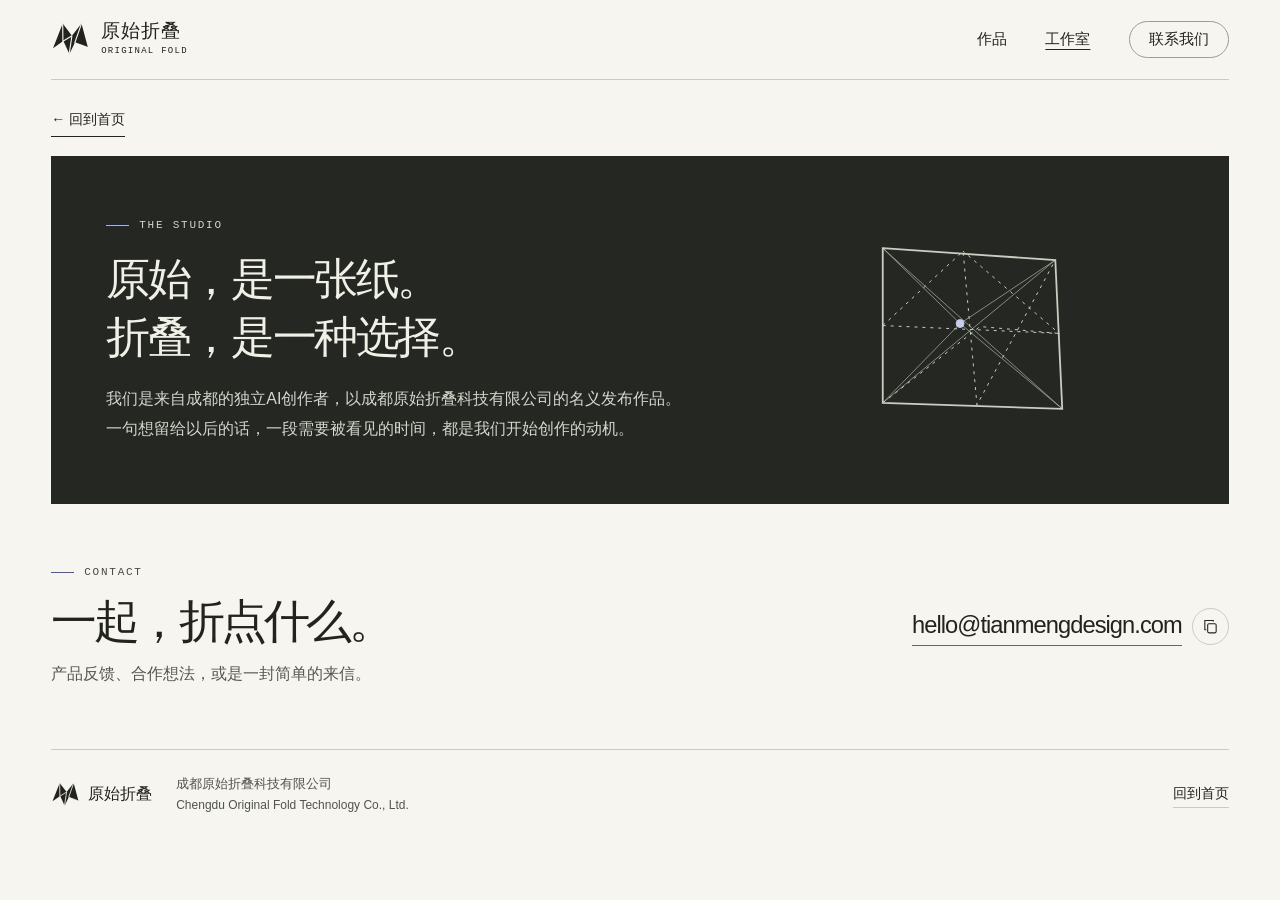
==== studio.html @ 00c7180e "Slide the original work cards out of the homepage fold" ====
<!doctype html>
<html lang="zh-CN">
<head>
  <meta charset="utf-8">
  <meta name="viewport" content="width=device-width, initial-scale=1">
  <meta name="theme-color" content="#f6f5ef">
  <meta name="description" content="原始折叠，来自成都的独立AI创作者。从一个动机开始，折出时代的生活方式。了解成都原始折叠科技有限公司。">
  <meta property="og:title" content="原始折叠 · Original Fold">
  <meta property="og:description" content="从一个动机开始，折出时代的生活方式。">
  <meta property="og:type" content="website">
  <link rel="icon" type="image/svg+xml" href="./mark.svg">
  <title>工作室 · 原始折叠</title>
  <link rel="stylesheet" href="./style.css?v=sheet3">
  <script defer src="./studio.js"></script>
</head>
<body class="studio-page">
  <svg class="symbols" xmlns="http://www.w3.org/2000/svg" aria-hidden="true"><defs>
    <symbol id="foldmark" viewBox="0 0 38 34"><path d="M2 26 11.4 2l9 11.8L29.7 2 36 25.4l-12.8-4.8-5.6 11.7-6-13.1z" fill="currentColor"/><path d="m11.4 2 .2 17.2 8.9-5.4M29.7 2l-6.5 18.6 12.8 4.8m-24.4-6.2 6 13.1 2.8-18.5" fill="none" stroke="var(--line-on-logo,#f6f5ef)" stroke-width="1.1" stroke-linejoin="round"/></symbol>
    <symbol id="ic-copy" viewBox="0 0 24 24"><rect x="8" y="8" width="12" height="13" rx="1.8" fill="none" stroke="currentColor" stroke-width="1.5"/><path d="M16 5V3.5H4v13H6" fill="none" stroke="currentColor" stroke-width="1.5"/></symbol>
    <symbol id="ic-check" viewBox="0 0 24 24"><path d="m4 12 5 5L20 6" fill="none" stroke="currentColor" stroke-width="2"/></symbol>
    <symbol id="ic-arrow" viewBox="0 0 24 24"><path d="M4 12h15m-6-6 6 6-6 6" fill="none" stroke="currentColor" stroke-width="1.6" stroke-linecap="round" stroke-linejoin="round"/></symbol>
  </defs></svg>
  <a class="skip" href="#main">跳到正文</a>
  <div class="wrap">
    <header class="mast">
      <a class="brand" href="./index.html" aria-label="原始折叠，回到首页"><svg class="brandmark" aria-hidden="true"><use href="#foldmark"/></svg><span>原始折叠<small lang="en">ORIGINAL FOLD</small></span></a>
      <nav aria-label="主导航"><a href="./index.html#works">作品</a><a href="./studio.html" aria-current="page">工作室</a><a class="nav-contact" href="#contact">联系<span class="contact-long">我们</span></a></nav>
    </header>
    <main id="main">
      <a class="studio-back" href="./index.html">← 回到首页</a>
      <section id="studio" class="about block" aria-labelledby="studio-title">
        <div class="about-main"><span class="eyebrow light"><i></i> THE STUDIO</span><h1 id="studio-title">原始，是一张纸。<br>折叠，是一种选择。</h1><p>我们是来自成都的独立AI创作者，以成都原始折叠科技有限公司的名义发布作品。一句想留给以后的话，一段需要被看见的时间，都是我们开始创作的动机。</p></div>
        <div class="crease-print" aria-hidden="true"><svg viewBox="0 0 240 235" fill="none"><g stroke="currentColor"><path d="m29 35 174 12 7 150-181-6z" stroke-width="1.8"/><path d="m29 35 78 76 96-64M107 111l103 86M107 111l-78 80M29 35l181 162m-7-150L29 191" opacity=".6"/><path d="m29 113 81-75 14 155 79-146M29 113l178 8-97-83M29 191l98-77 80 7" stroke-dasharray="3 5"/><circle cx="107" cy="111" r="4" fill="#c5cbff"/></g></svg></div>
      </section>
      <section id="contact" class="contact block" aria-labelledby="contact-title"><div><span class="eyebrow"><i></i> CONTACT</span><h2 id="contact-title">一起，折点什么。</h2><p>产品反馈、合作想法，或是一封简单的来信。</p></div><div class="contact-address"><a href="mailto:hello@tianmengdesign.com">hello@tianmengdesign.com</a><button type="button" id="copy-email" aria-label="复制联系邮箱" title="复制邮箱"><svg aria-hidden="true"><use href="#ic-copy"/></svg></button><span class="copy-status" id="copy-status" role="status" aria-live="polite"></span></div></section>
    </main>
    <footer><div class="foot-brand"><svg aria-hidden="true"><use href="#foldmark"/></svg><strong>原始折叠</strong></div><div class="legal">成都原始折叠科技有限公司<br><span lang="en">Chengdu Original Fold Technology Co., Ltd.</span></div><a href="./index.html">回到首页</a></footer>
  </div>
</body>
</html>
---- style.css ----
:root{--paper:#f6f5ef;--ink:#22231f;--muted:#55584e;--line:#cbcbbf;--accent:#5051c0;--mono:"SFMono-Regular",Consolas,"Liberation Mono",monospace;--sans:Inter,"Helvetica Neue",Arial,"PingFang SC","Microsoft YaHei","Noto Sans SC",sans-serif;font-family:var(--sans);color:var(--ink);background:var(--paper);color-scheme:light;font-synthesis:none;text-rendering:optimizeLegibility}
*{box-sizing:border-box}html{scroll-behavior:smooth;scroll-padding-top:16px}body{margin:0}h1,h2,h3,p{margin:0}button{font:inherit;color:inherit;cursor:pointer}a{color:inherit;text-decoration:none}svg{display:block}[hidden]{display:none!important}
:where(a,button,[tabindex]):focus-visible{outline:2px solid var(--accent);outline-offset:5px}.symbols{position:absolute;width:0;height:0;overflow:hidden}.skip,.sr-only{position:absolute}.sr-only{width:1px;height:1px;padding:0;margin:-1px;overflow:hidden;clip-path:inset(50%);white-space:nowrap}.skip{z-index:10;top:-70px;left:14px;padding:12px 18px;background:var(--ink);color:white}.skip:focus{top:6px}
.wrap{width:min(calc(100% - clamp(48px,8vw,140px)),1580px);margin:auto}.mast{height:80px;display:flex;align-items:center;justify-content:space-between;border-bottom:1px solid var(--line)}.brand,.foot-brand{display:inline-flex;align-items:center;gap:11px}.brandmark{width:39px;height:36px}.brand>span{font-size:19px;font-weight:750;line-height:1.1;letter-spacing:.055em}.brand small{display:block;margin-top:3px;font:9px/1.4 var(--mono);letter-spacing:.14em}.mast nav{display:flex;align-items:center;gap:clamp(20px,3vw,52px);font-size:15px}.mast nav a{padding:9px 0}.mast .nav-contact{border:1px solid #9c9e92;border-radius:30px;padding:8px 19px}.mast a:hover,.hero-link:hover,footer a:hover{color:var(--accent)}
.hero{position:relative;display:grid;grid-template-columns:minmax(0,.74fr) minmax(0,1.26fr);align-items:center;min-height:clamp(490px,40vw,660px);padding:36px 0 38px;isolation:isolate}.hero-type{z-index:1;width:fit-content;pointer-events:none}.hero-type a{pointer-events:auto}.eyebrow,.hero-kicker{display:flex;align-items:center;gap:10px;color:#474a42}.eyebrow{font:11px/1.5 var(--mono);letter-spacing:.16em}.hero-kicker{font-size:14px;font-weight:560;letter-spacing:.09em;margin-bottom:22px}.eyebrow i,.hero-kicker i{width:23px;height:1px;background:var(--accent);display:block}.hero-kicker i{height:2px;width:19px}.hero h1{font-size:clamp(81px,7.15vw,126px);line-height:.98;font-weight:800;letter-spacing:-.085em;margin-left:-.045em}.title-dot{color:var(--accent);font-family:Arial,sans-serif;margin-left:.07em}.title-dot{font-size:.7em}.wordmark{font:400 clamp(29px,2.9vw,49px)/1.1 Arial,var(--sans);letter-spacing:-.065em;margin-top:10px}.intro{margin-top:21px;font-size:clamp(16px,1.22vw,20px);line-height:1.7;color:var(--muted)}.hero-link{display:inline-flex;align-items:center;gap:14px;border-bottom:1px solid currentColor;padding:5px 0;margin-top:16px;font-weight:590;font-size:14px}.hero-link svg{height:17px;width:17px;transform:rotate(45deg)}
.paper-air{align-self:stretch;min-height:380px;position:relative;z-index:2;pointer-events:none}.paper-air svg{width:100%;height:100%;position:absolute;inset:0;overflow:visible;pointer-events:none;outline:none}.paper-air #paper-model{pointer-events:visiblePainted;cursor:grab;touch-action:none;-webkit-tap-highlight-color:transparent}.paper-air svg[data-held] #paper-model{cursor:grabbing}.paper-air #paper-model path.face{touch-action:none}.paper-air svg:focus-visible #paper-model .face{stroke:#75779c;stroke-width:1.2}
.block{padding:clamp(45px,4.7vw,80px) 0}
.about{display:grid;grid-template-columns:1.45fr 1fr;align-items:center;gap:8%;padding:clamp(34px,4.3vw,70px);background:#252723;color:#f0f0e6}.about .eyebrow{color:#d4d6c9}.eyebrow.light i{background:#a6afff}.about :is(h1,h2){font-size:clamp(30px,3.4vw,58px);letter-spacing:-.055em;line-height:1.32;margin:18px 0}.about p,.contact p{font-size:16px;line-height:1.85}.about p{color:#d4d8cc;max-width:43em}.crease-print{width:min(75%,238px);aspect-ratio:1;justify-self:center;color:#c8cec0}.crease-print svg{width:100%;height:100%}
.contact{display:flex;align-items:center;justify-content:space-between;gap:24px}.contact p{margin-top:12px;color:var(--muted)}.contact-address{display:flex;align-items:center;gap:10px;position:relative}.contact-address>a{font-size:clamp(20px,1.85vw,33px);letter-spacing:-.04em;line-height:1.6;border-bottom:1px solid #65685e}.contact-address>a:hover{color:var(--accent)}.contact-address button{background:transparent;border:1px solid var(--line);border-radius:50%;width:37px;height:37px;display:grid;place-items:center}.contact-address button svg{width:17px;height:17px}.copy-status{position:absolute;right:0;top:calc(100% + 5px);font-size:13px;color:var(--accent)}
footer{border-top:1px solid var(--line);display:flex;align-items:center;gap:24px;min-height:90px;padding:17px 0}.foot-brand{gap:8px}.foot-brand svg{width:29px;height:29px}.foot-brand strong{white-space:nowrap;font-size:16px}.legal{font-size:13px;color:#50554c;line-height:1.65}.legal span{font-size:12px}footer>a{margin-left:auto;white-space:nowrap;font-size:14px;border-bottom:1px solid var(--line);padding:4px 0}

/* Original illustrations from the first portfolio. */
.art{aspect-ratio:2.22;min-height:180px;display:block;position:relative;overflow:hidden;isolation:isolate}.art:focus-visible{outline-offset:2px}.art-tag,.art-small{position:absolute;z-index:2;top:16px;font:12px var(--mono);letter-spacing:.1em}.art-tag{left:19px}.art-small{right:19px;font-family:var(--sans);letter-spacing:.09em}.art-memory{background:#d9d6ee;color:#503e65;background-image:radial-gradient(circle at 70% 78%,#e4e1f0,transparent 60%),repeating-linear-gradient(162deg,transparent 0 36px,#6b638212 36px 37px,transparent 37px 75px)}.mem-art{position:absolute;width:47%;height:71%;max-width:295px;left:30%;top:24%;transform:rotate(-13deg);transition:transform .4s}.art-memory:hover .mem-art{transform:translateY(-5px) rotate(-9deg)}.mem-echo,.mem-paper{position:absolute;inset:0;box-shadow:1px 5px 11px #23223523}.mem-echo:before{position:absolute;inset:14px 12px;content:"";border:1px solid #6668824d}.echo-a{background:#8d91ca;transform:translate(-19%,3%) rotate(-12deg)}.echo-b{background:#b2b2d6;transform:translate(14%,6%) rotate(12deg)}.mem-paper{padding:clamp(8px,1.3vw,20px) 12%;color:#30334e;background-color:#faf9f1;background-image:repeating-linear-gradient(0deg,transparent 0 23px,#aaaaba55 23px 24px);line-height:1.25}.tiny-imprint{font-size:clamp(9px,.83vw,13px);letter-spacing:.09em;color:#666681;margin-bottom:7px}.mem-paper>span:not(.mem-fold){font-family:"Noto Serif SC","Songti SC",SimSun,serif;font-size:clamp(18px,2.3vw,40px);font-weight:600}.mem-paper>i{position:absolute;bottom:13%;right:15%;border:1.5px solid #6f62a6;border-radius:50%;width:14%;aspect-ratio:1}.mem-fold{width:12%;aspect-ratio:1;position:absolute;right:0;bottom:0;background:linear-gradient(135deg,#c3c2d8 49%,#eceaf4 50%)}.art-time{background-color:#203f36;color:#e1edcf;background-image:radial-gradient(circle at 62% 45%,#375a43,transparent 66%),radial-gradient(circle,#cfddb133 .72px,transparent .93px);background-size:100% 100%,13px 13px}.time-art{width:75%;height:88%;position:absolute;top:12%;left:13%;transition:transform .4s}.art-time:hover .time-art{transform:translateY(-5px)}
:root{--sheet-stock:#f4f0e6;--sheet-smoke:#aaa38d}
.hero{border-bottom:1px solid var(--line);overflow:clip}
.contact h2{font-size:clamp(35px,3.6vw,64px);line-height:1.14;letter-spacing:-.075em;margin-top:14px;font-weight:740}
.works-layer{position:absolute;z-index:4;inset:0;display:grid;align-items:center;justify-items:center;visibility:hidden;pointer-events:none}
html:not([data-portfolio]) .works-layer:target,.works-layer[data-shown]{visibility:visible;pointer-events:auto}
html:not([data-portfolio]) .hero:has(.works-layer:target) :is(.hero-type,.paper-air){visibility:hidden}
.sheet-slot{width:min(94%,1100px);position:relative;min-width:0}
.sheet-mover{position:relative;transform-origin:70% 52%;filter:drop-shadow(0 4px 3px #29251312) drop-shadow(0 10px 15px #3a342215)}
.paper-window{position:relative}
.paper-leaf{--ear:clamp(17px,2vw,31px);isolation:isolate;position:relative;clip-path:polygon(0 0,calc(100% - var(--ear)) 0,100% var(--ear),100% 100%,0 100%);background:
 linear-gradient(90deg,transparent 48.95%,#fefbf22e 49.84%,#9c95842b 50%,#fbf9ee42 50.25%,transparent 52%),
 linear-gradient(130deg,#faf8f0 0%,#f1ecdf 46%,#f6f2e8 77%,#efeadd 100%);
 box-shadow:inset 0 0 0 1px #ada7914d}
.paper-leaf::after{content:"";position:absolute;z-index:2;right:0;top:0;width:var(--ear);height:var(--ear);clip-path:polygon(0 0,100% 100%,0 100%);background:linear-gradient(49deg,#a99f8a,#d4ccb9 67%,#ebe7da);pointer-events:none}
.crease-light{position:absolute;z-index:2;inset:0;pointer-events:none;opacity:0;background:linear-gradient(103deg,transparent 42%,#a29c863a 48.7%,#fffdf4c4 50%,#b7ad984d 51%,transparent 56%);background-repeat:no-repeat;mix-blend-mode:multiply}
.sheet-content{padding:clamp(21px,2.15vw,38px) clamp(22px,2.9vw,48px) clamp(24px,2.35vw,40px)}
.sheet-head{display:flex;justify-content:space-between;align-items:center;gap:12px;margin-bottom:clamp(12px,1.3vw,20px)}
.sheet-head .eyebrow{font-size:10px;gap:8px;line-height:1.35}.sheet-head .eyebrow i{width:21px}
.sheet-head h2{font-size:clamp(30px,2.9vw,47px);line-height:1.13;letter-spacing:-.075em;margin-top:7px}.sheet-head h2>span{font-family:Arial,sans-serif;color:var(--accent);margin-left:.05em}
.sheet-head h2:focus:not(:focus-visible){outline:none}.sheet-close,.studio-back{display:inline-flex;align-items:center;gap:7px;padding:6px 0;border-bottom:1px solid currentColor;min-height:34px;font-size:14px;font-weight:575;white-space:nowrap}.sheet-close:hover,.studio-back:hover{color:var(--accent)}.sheet-close span{font-size:17px}
.work-grid{display:grid;grid-template-columns:repeat(2,minmax(0,1fr));gap:clamp(17px,2.3vw,35px)}
.work,.work-link,.work-caption{min-width:0}.work-link{display:block}.work-link:focus-visible{outline-offset:5px}
.work-link .art{aspect-ratio:auto;min-height:0;height:clamp(109px,12.0vw,180px)}
.art-tag,.art-small{font-size:10px;top:10px}.art-tag{left:13px}.art-small{right:13px}
.mem-art{height:78%;top:20%}.mem-paper>span:not(.mem-fold){font-size:clamp(20px,2.1vw,33px)}.tiny-imprint{font-size:10px}.time-art{width:79%;height:90%;left:11%;top:8%}
.work-caption{margin-top:9px;display:grid;grid-template-columns:minmax(0,1fr) auto;align-items:baseline;gap:3px 8px}.work-heading{display:flex;align-items:baseline;gap:7px}.work-heading h3{font-weight:720;font-size:clamp(19px,1.6vw,27px);line-height:1.35;letter-spacing:-.055em}.external-arrow{font-family:var(--mono);font-size:14px;color:#585a4d}.work-type{font-size:12px;color:#575b50;white-space:nowrap}.work-caption p{grid-column:1/-1;font-size:clamp(13px,1.04vw,16px);line-height:1.7;color:#4e524a;max-width:35em}.work-link:hover h3{text-decoration:underline;text-decoration-thickness:1px;text-underline-offset:.19em}.work-link:hover .mem-art{transform:translateY(-4px) rotate(-9deg)}.work-link:hover .time-art{transform:translateY(-4px)}
.hero[data-turning] .sheet-mover,.hero[data-turning] .paper-window{will-change:transform,clip-path}
.studio-back{margin:23px 0 19px}.studio-page nav [aria-current]{text-decoration:underline;text-underline-offset:5px}
@media(max-width:980px){.wrap{width:calc(100% - 52px)}.hero{grid-template-columns:.82fr 1.18fr;min-height:470px}.contact-address>a{font-size:22px}.sheet-slot{width:97%}.work-type{font-size:11px}}
@media(max-width:730px){.wrap{width:calc(100% - 36px)}.mast{height:64px}.brand{gap:7px}.brandmark{width:31px;height:31px}.brand>span{font-size:17px}.brand small{font-size:8px}.mast nav{gap:17px;font-size:14px}.mast .nav-contact{padding:6px 11px}.contact-long{display:none}.hero{grid-template-columns:1fr;min-height:0;padding:27px 0 5px}.hero-kicker{font-size:13px;margin-bottom:13px}.hero h1 br{display:none}.hero h1{font-size:clamp(49px,12.6vw,84px);line-height:1.04}.wordmark{font-size:clamp(24px,5.6vw,34px);margin-top:6px}.intro{font-size:15px;margin-top:13px}.hero-link{font-size:13px;margin-top:9px;gap:9px}.paper-air{height:clamp(217px,62vw,350px);min-height:0;margin:0}
.sheet-slot{width:calc(100% - 4px);max-width:515px}.sheet-content{padding:20px 15px 22px}.sheet-head{margin-bottom:16px}.sheet-head h2{font-size:clamp(24px,5.8vw,35px);margin-top:6px}.sheet-head .eyebrow{font-size:9px}.sheet-close{font-size:13px;min-height:36px;align-self:center}.work-grid{grid-template-columns:1fr;gap:14px}.work+.work{border-top:1px solid #b3ae9b69;padding-top:14px}.work-link{display:grid;grid-template-columns:34% minmax(0,1fr);align-items:center;gap:12px}.work-link .art{height:clamp(92px,22vw,118px)}.art-tag,.art-small{display:none}.time-art{height:92%;width:110%;left:-5%;top:5%}.mem-art{width:67%;height:64%;top:21%;left:16%}.mem-paper{padding:8px 8%;background-size:auto}.tiny-imprint{font-size:6px;letter-spacing:0;margin-bottom:3px}.mem-paper>span:not(.mem-fold){font-size:clamp(11px,3vw,17px)}.work-caption{margin:0;display:flex;flex-direction:column;gap:1px;align-items:flex-start}.work-type{font-size:10px;line-height:1.6}.work-heading{gap:5px}.work-heading h3{font-size:clamp(17px,4.4vw,23px)}.external-arrow{font-size:12px}.work-caption p{font-size:13px;line-height:1.56;margin-top:3px}
.about{grid-template-columns:1fr;position:relative;padding:28px 23px}.about :is(h1,h2){font-size:clamp(24px,6.5vw,36px);margin:15px 0}.about p,.contact p{font-size:15px}.crease-print{width:clamp(50px,12vw,84px);position:absolute;right:15px;top:12px;opacity:.7}.contact{align-items:flex-start;flex-direction:column;gap:15px}.contact h2{font-size:33px}.contact-address>a{font-size:clamp(19px,5.5vw,29px)}footer{gap:9px 18px;flex-wrap:wrap}.foot-brand strong{font-size:15px}.legal{font-size:12px}footer>a{font-size:13px}}
@media(max-width:385px){.wrap{width:calc(100% - 28px)}.mast nav{gap:12px}.mast .nav-contact{padding:5px 9px}.sheet-content{padding:17px 12px 19px}.work-link{grid-template-columns:29% minmax(0,1fr);gap:10px}.work-caption p{font-size:12px}.crease-print{display:none}.legal{order:3;width:100%}}
a[aria-controls="works"],.sheet-close{-webkit-tap-highlight-color:transparent}
.sheet-head h2[data-pointed]:focus{outline:none}
@media(max-width:730px){.mem-art{width:75%;left:13%}.mem-paper>span:not(.mem-fold){display:block;white-space:nowrap}}
@media(prefers-reduced-motion:reduce){html{scroll-behavior:auto}*,*::before,*::after{transition-duration:0s!important;animation-duration:0s!important}}
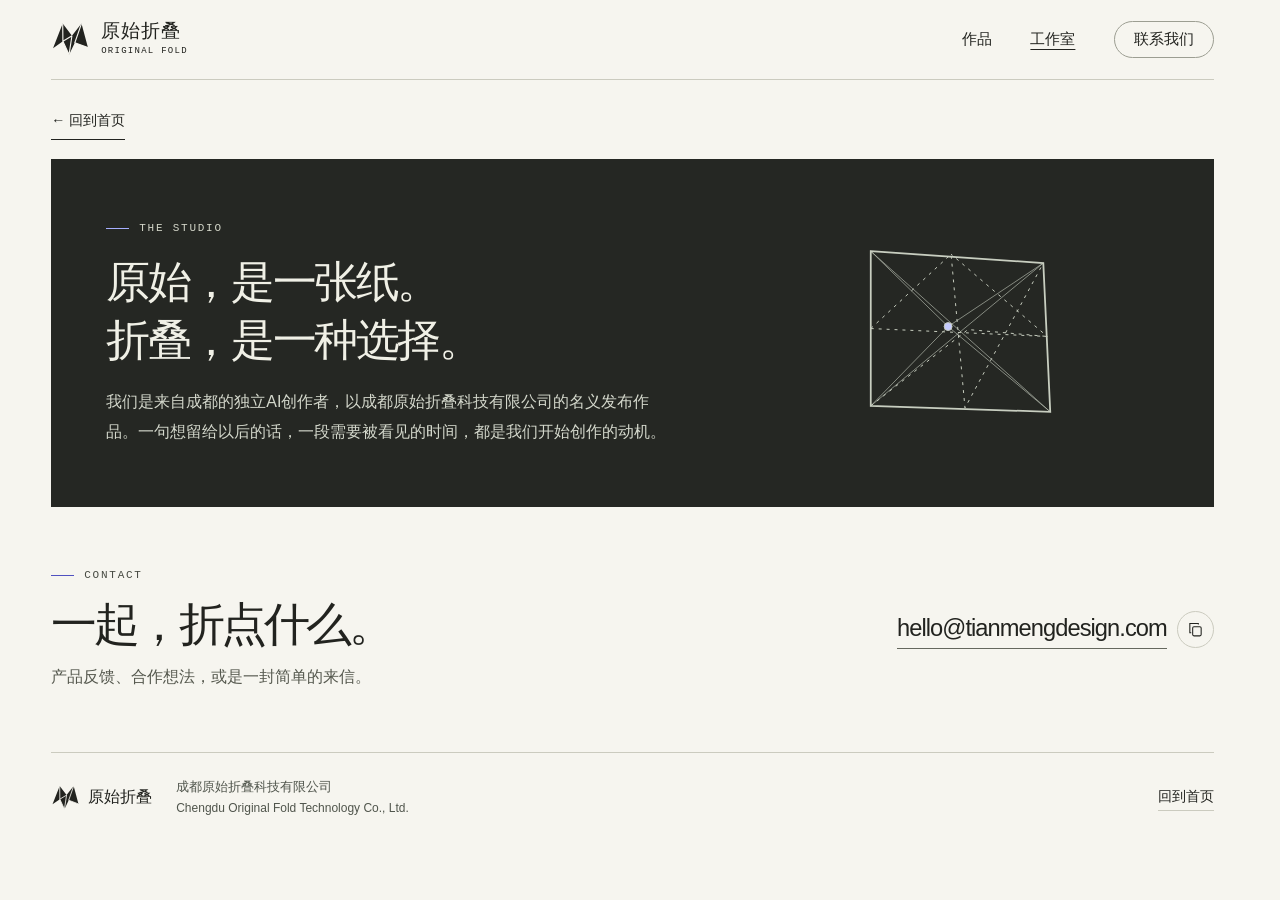
==== commit 1d729871: "Unfold the portfolio downward from the rule below the hero" ====
--- a/studio.html
+++ b/studio.html
@@ -10,7 +10,7 @@
   <meta property="og:type" content="website">
   <link rel="icon" type="image/svg+xml" href="./mark.svg">
   <title>工作室 · 原始折叠</title>
-  <link rel="stylesheet" href="./style.css?v=sheet3">
+  <link rel="stylesheet" href="./style.css?v=hinge4">
   <script defer src="./studio.js"></script>
 </head>
 <body class="studio-page">
--- a/style.css
+++ b/style.css
@@ -11,40 +11,46 @@
 
 /* Original illustrations from the first portfolio. */
 .art{aspect-ratio:2.22;min-height:180px;display:block;position:relative;overflow:hidden;isolation:isolate}.art:focus-visible{outline-offset:2px}.art-tag,.art-small{position:absolute;z-index:2;top:16px;font:12px var(--mono);letter-spacing:.1em}.art-tag{left:19px}.art-small{right:19px;font-family:var(--sans);letter-spacing:.09em}.art-memory{background:#d9d6ee;color:#503e65;background-image:radial-gradient(circle at 70% 78%,#e4e1f0,transparent 60%),repeating-linear-gradient(162deg,transparent 0 36px,#6b638212 36px 37px,transparent 37px 75px)}.mem-art{position:absolute;width:47%;height:71%;max-width:295px;left:30%;top:24%;transform:rotate(-13deg);transition:transform .4s}.art-memory:hover .mem-art{transform:translateY(-5px) rotate(-9deg)}.mem-echo,.mem-paper{position:absolute;inset:0;box-shadow:1px 5px 11px #23223523}.mem-echo:before{position:absolute;inset:14px 12px;content:"";border:1px solid #6668824d}.echo-a{background:#8d91ca;transform:translate(-19%,3%) rotate(-12deg)}.echo-b{background:#b2b2d6;transform:translate(14%,6%) rotate(12deg)}.mem-paper{padding:clamp(8px,1.3vw,20px) 12%;color:#30334e;background-color:#faf9f1;background-image:repeating-linear-gradient(0deg,transparent 0 23px,#aaaaba55 23px 24px);line-height:1.25}.tiny-imprint{font-size:clamp(9px,.83vw,13px);letter-spacing:.09em;color:#666681;margin-bottom:7px}.mem-paper>span:not(.mem-fold){font-family:"Noto Serif SC","Songti SC",SimSun,serif;font-size:clamp(18px,2.3vw,40px);font-weight:600}.mem-paper>i{position:absolute;bottom:13%;right:15%;border:1.5px solid #6f62a6;border-radius:50%;width:14%;aspect-ratio:1}.mem-fold{width:12%;aspect-ratio:1;position:absolute;right:0;bottom:0;background:linear-gradient(135deg,#c3c2d8 49%,#eceaf4 50%)}.art-time{background-color:#203f36;color:#e1edcf;background-image:radial-gradient(circle at 62% 45%,#375a43,transparent 66%),radial-gradient(circle,#cfddb133 .72px,transparent .93px);background-size:100% 100%,13px 13px}.time-art{width:75%;height:88%;position:absolute;top:12%;left:13%;transition:transform .4s}.art-time:hover .time-art{transform:translateY(-5px)}
-:root{--sheet-stock:#f4f0e6;--sheet-smoke:#aaa38d}
+
+.studio-back{margin:23px 0 19px}.studio-page nav [aria-current]{text-decoration:underline;text-underline-offset:5px}
+@media(max-width:980px){.wrap{width:calc(100% - 52px)}.hero{grid-template-columns:.82fr 1.18fr;min-height:470px}.contact-address>a{font-size:22px}.work-type{font-size:11px}}
+@media(max-width:730px){.wrap{width:calc(100% - 36px)}.mast{height:64px}.brand{gap:7px}.brandmark{width:31px;height:31px}.brand>span{font-size:17px}.brand small{font-size:8px}.mast nav{gap:17px;font-size:14px}.mast .nav-contact{padding:6px 11px}.contact-long{display:none}.hero{grid-template-columns:1fr;min-height:0;padding:27px 0 5px}.hero-kicker{font-size:13px;margin-bottom:13px}.hero h1 br{display:none}.hero h1{font-size:clamp(49px,12.6vw,84px);line-height:1.04}.wordmark{font-size:clamp(24px,5.6vw,34px);margin-top:6px}.intro{font-size:15px;margin-top:13px}.hero-link{font-size:13px;margin-top:9px;gap:9px}.paper-air{height:clamp(217px,62vw,350px);min-height:0;margin:0}
+.about{grid-template-columns:1fr;position:relative;padding:28px 23px}.about :is(h1,h2){font-size:clamp(24px,6.5vw,36px);margin:15px 0}.about p,.contact p{font-size:15px}.crease-print{width:clamp(50px,12vw,84px);position:absolute;right:15px;top:12px;opacity:.7}.contact{align-items:flex-start;flex-direction:column;gap:15px}.contact h2{font-size:33px}.contact-address>a{font-size:clamp(19px,5.5vw,29px)}footer{gap:9px 18px;flex-wrap:wrap}.foot-brand strong{font-size:15px}.legal{font-size:12px}footer>a{font-size:13px}}
+@media(max-width:385px){.wrap{width:calc(100% - 28px)}.mast nav{gap:12px}.mast .nav-contact{padding:5px 9px}.crease-print{display:none}.legal{order:3;width:100%}}
+
+/* The rule beneath the hero is both the section boundary and the first hinge. */
+html{scrollbar-gutter:stable}
 .hero{border-bottom:1px solid var(--line);overflow:clip}
 .contact h2{font-size:clamp(35px,3.6vw,64px);line-height:1.14;letter-spacing:-.075em;margin-top:14px;font-weight:740}
-.works-layer{position:absolute;z-index:4;inset:0;display:grid;align-items:center;justify-items:center;visibility:hidden;pointer-events:none}
-html:not([data-portfolio]) .works-layer:target,.works-layer[data-shown]{visibility:visible;pointer-events:auto}
-html:not([data-portfolio]) .hero:has(.works-layer:target) :is(.hero-type,.paper-air){visibility:hidden}
-.sheet-slot{width:min(94%,1100px);position:relative;min-width:0}
-.sheet-mover{position:relative;transform-origin:70% 52%;filter:drop-shadow(0 4px 3px #29251312) drop-shadow(0 10px 15px #3a342215)}
-.paper-window{position:relative}
-.paper-leaf{--ear:clamp(17px,2vw,31px);isolation:isolate;position:relative;clip-path:polygon(0 0,calc(100% - var(--ear)) 0,100% var(--ear),100% 100%,0 100%);background:
- linear-gradient(90deg,transparent 48.95%,#fefbf22e 49.84%,#9c95842b 50%,#fbf9ee42 50.25%,transparent 52%),
- linear-gradient(130deg,#faf8f0 0%,#f1ecdf 46%,#f6f2e8 77%,#efeadd 100%);
- box-shadow:inset 0 0 0 1px #ada7914d}
-.paper-leaf::after{content:"";position:absolute;z-index:2;right:0;top:0;width:var(--ear);height:var(--ear);clip-path:polygon(0 0,100% 100%,0 100%);background:linear-gradient(49deg,#a99f8a,#d4ccb9 67%,#ebe7da);pointer-events:none}
-.crease-light{position:absolute;z-index:2;inset:0;pointer-events:none;opacity:0;background:linear-gradient(103deg,transparent 42%,#a29c863a 48.7%,#fffdf4c4 50%,#b7ad984d 51%,transparent 56%);background-repeat:no-repeat;mix-blend-mode:multiply}
-.sheet-content{padding:clamp(21px,2.15vw,38px) clamp(22px,2.9vw,48px) clamp(24px,2.35vw,40px)}
-.sheet-head{display:flex;justify-content:space-between;align-items:center;gap:12px;margin-bottom:clamp(12px,1.3vw,20px)}
-.sheet-head .eyebrow{font-size:10px;gap:8px;line-height:1.35}.sheet-head .eyebrow i{width:21px}
-.sheet-head h2{font-size:clamp(30px,2.9vw,47px);line-height:1.13;letter-spacing:-.075em;margin-top:7px}.sheet-head h2>span{font-family:Arial,sans-serif;color:var(--accent);margin-left:.05em}
-.sheet-head h2:focus:not(:focus-visible){outline:none}.sheet-close,.studio-back{display:inline-flex;align-items:center;gap:7px;padding:6px 0;border-bottom:1px solid currentColor;min-height:34px;font-size:14px;font-weight:575;white-space:nowrap}.sheet-close:hover,.studio-back:hover{color:var(--accent)}.sheet-close span{font-size:17px}
-.work-grid{display:grid;grid-template-columns:repeat(2,minmax(0,1fr));gap:clamp(17px,2.3vw,35px)}
-.work,.work-link,.work-caption{min-width:0}.work-link{display:block}.work-link:focus-visible{outline-offset:5px}
-.work-link .art{aspect-ratio:auto;min-height:0;height:clamp(109px,12.0vw,180px)}
-.art-tag,.art-small{font-size:10px;top:10px}.art-tag{left:13px}.art-small{right:13px}
-.mem-art{height:78%;top:20%}.mem-paper>span:not(.mem-fold){font-size:clamp(20px,2.1vw,33px)}.tiny-imprint{font-size:10px}.time-art{width:79%;height:90%;left:11%;top:8%}
-.work-caption{margin-top:9px;display:grid;grid-template-columns:minmax(0,1fr) auto;align-items:baseline;gap:3px 8px}.work-heading{display:flex;align-items:baseline;gap:7px}.work-heading h3{font-weight:720;font-size:clamp(19px,1.6vw,27px);line-height:1.35;letter-spacing:-.055em}.external-arrow{font-family:var(--mono);font-size:14px;color:#585a4d}.work-type{font-size:12px;color:#575b50;white-space:nowrap}.work-caption p{grid-column:1/-1;font-size:clamp(13px,1.04vw,16px);line-height:1.7;color:#4e524a;max-width:35em}.work-link:hover h3{text-decoration:underline;text-decoration-thickness:1px;text-underline-offset:.19em}.work-link:hover .mem-art{transform:translateY(-4px) rotate(-9deg)}.work-link:hover .time-art{transform:translateY(-4px)}
-.hero[data-turning] .sheet-mover,.hero[data-turning] .paper-window{will-change:transform,clip-path}
-.studio-back{margin:23px 0 19px}.studio-page nav [aria-current]{text-decoration:underline;text-underline-offset:5px}
-@media(max-width:980px){.wrap{width:calc(100% - 52px)}.hero{grid-template-columns:.82fr 1.18fr;min-height:470px}.contact-address>a{font-size:22px}.sheet-slot{width:97%}.work-type{font-size:11px}}
-@media(max-width:730px){.wrap{width:calc(100% - 36px)}.mast{height:64px}.brand{gap:7px}.brandmark{width:31px;height:31px}.brand>span{font-size:17px}.brand small{font-size:8px}.mast nav{gap:17px;font-size:14px}.mast .nav-contact{padding:6px 11px}.contact-long{display:none}.hero{grid-template-columns:1fr;min-height:0;padding:27px 0 5px}.hero-kicker{font-size:13px;margin-bottom:13px}.hero h1 br{display:none}.hero h1{font-size:clamp(49px,12.6vw,84px);line-height:1.04}.wordmark{font-size:clamp(24px,5.6vw,34px);margin-top:6px}.intro{font-size:15px;margin-top:13px}.hero-link{font-size:13px;margin-top:9px;gap:9px}.paper-air{height:clamp(217px,62vw,350px);min-height:0;margin:0}
-.sheet-slot{width:calc(100% - 4px);max-width:515px}.sheet-content{padding:20px 15px 22px}.sheet-head{margin-bottom:16px}.sheet-head h2{font-size:clamp(24px,5.8vw,35px);margin-top:6px}.sheet-head .eyebrow{font-size:9px}.sheet-close{font-size:13px;min-height:36px;align-self:center}.work-grid{grid-template-columns:1fr;gap:14px}.work+.work{border-top:1px solid #b3ae9b69;padding-top:14px}.work-link{display:grid;grid-template-columns:34% minmax(0,1fr);align-items:center;gap:12px}.work-link .art{height:clamp(92px,22vw,118px)}.art-tag,.art-small{display:none}.time-art{height:92%;width:110%;left:-5%;top:5%}.mem-art{width:67%;height:64%;top:21%;left:16%}.mem-paper{padding:8px 8%;background-size:auto}.tiny-imprint{font-size:6px;letter-spacing:0;margin-bottom:3px}.mem-paper>span:not(.mem-fold){font-size:clamp(11px,3vw,17px)}.work-caption{margin:0;display:flex;flex-direction:column;gap:1px;align-items:flex-start}.work-type{font-size:10px;line-height:1.6}.work-heading{gap:5px}.work-heading h3{font-size:clamp(17px,4.4vw,23px)}.external-arrow{font-size:12px}.work-caption p{font-size:13px;line-height:1.56;margin-top:3px}
-.about{grid-template-columns:1fr;position:relative;padding:28px 23px}.about :is(h1,h2){font-size:clamp(24px,6.5vw,36px);margin:15px 0}.about p,.contact p{font-size:15px}.crease-print{width:clamp(50px,12vw,84px);position:absolute;right:15px;top:12px;opacity:.7}.contact{align-items:flex-start;flex-direction:column;gap:15px}.contact h2{font-size:33px}.contact-address>a{font-size:clamp(19px,5.5vw,29px)}footer{gap:9px 18px;flex-wrap:wrap}.foot-brand strong{font-size:15px}.legal{font-size:12px}footer>a{font-size:13px}}
-@media(max-width:385px){.wrap{width:calc(100% - 28px)}.mast nav{gap:12px}.mast .nav-contact{padding:5px 9px}.sheet-content{padding:17px 12px 19px}.work-link{grid-template-columns:29% minmax(0,1fr);gap:10px}.work-caption p{font-size:12px}.crease-print{display:none}.legal{order:3;width:100%}}
-a[aria-controls="works"],.sheet-close{-webkit-tap-highlight-color:transparent}
-.sheet-head h2[data-pointed]:focus{outline:none}
-@media(max-width:730px){.mem-art{width:75%;left:13%}.mem-paper>span:not(.mem-fold){display:block;white-space:nowrap}}
+.works-roll{position:relative;height:0;visibility:hidden;overflow:hidden;overflow:clip;overflow-anchor:none;isolation:isolate}
+html:not([data-portfolio]) .works-roll:target,.works-roll[data-state="open"]{visibility:visible;height:auto}
+.works-roll[data-state="opening"],.works-roll[data-state="closing"]{visibility:visible}
+.works-roll[data-turning] .folio-print{visibility:hidden}
+html[data-fold-in-motion]{overflow-anchor:none}
+.folio-print,.fold-rig{width:100%}.fold-rig{position:absolute;inset:0 0 auto;pointer-events:none;user-select:none}
+.rig-pair{position:absolute;left:0;top:0;width:100%;height:0;perspective:var(--lens,1600px);perspective-origin:50% 0;transform-style:preserve-3d}
+.rig-plane{position:absolute;inset:0 0 auto;transform-origin:50% 0;backface-visibility:hidden;will-change:transform}
+.strip-window{position:absolute;inset:0;overflow:hidden}.strip-print{position:absolute;left:0;right:0;top:0}
+.face-shade{position:absolute;z-index:2;inset:0;pointer-events:none;opacity:0}
+.rig-plane:first-child .face-shade{background:linear-gradient(to bottom,rgba(105,95,75,.12),rgba(61,54,41,.42));box-shadow:inset 0 -1px #6d604655}
+.rig-plane:last-child .face-shade{background:linear-gradient(to bottom,rgba(77,67,45,.19),rgba(254,250,234,.14) 32%,rgba(255,253,242,.21));box-shadow:inset 0 1px #fffce0ae}
+.folio-page{position:relative;background-color:#f4f0e5;background-image:linear-gradient(to bottom,transparent 48.7%,#aca38b0c 49.8%,#fdfbf32b 50%,transparent 51.7%),linear-gradient(108deg,#faf7ed 0%,#f1ede2 55%,#f8f5eb 100%);box-shadow:inset 1px 0 #b2ac9a42,inset -1px 0 #b2ac9a42}
+.page-last{border-top:1px solid #b4ac974d;border-bottom:1px solid #b0aa9870}
+.folio-inner{width:min(calc(100% - clamp(44px,8vw,128px)),980px);margin:0 auto;padding:clamp(16px,1.75vw,29px) 0}
+.sheet-head,.sheet-foot{display:flex;align-items:center;justify-content:space-between;gap:14px}
+.sheet-head{margin-bottom:clamp(13px,1.25vw,20px)}.sheet-head .eyebrow{font-size:10px;line-height:1.35}
+.sheet-head h2{font-size:clamp(27px,2.6vw,43px);letter-spacing:-.075em;line-height:1.13;margin-top:6px}.sheet-head h2>span{color:var(--accent);font-family:Arial,sans-serif;margin-left:.05em}
+.sheet-head h2[data-pointed]:focus{outline:0}.sheet-close,.studio-back{display:inline-flex;align-items:center;justify-content:center;gap:7px;min-height:37px;padding:5px 0;border-bottom:1px solid currentColor;font-size:14px;font-weight:580;white-space:nowrap}
+.sheet-close:hover,.studio-back:hover{color:var(--accent)}.sheet-close span{font-size:16px}.sheet-foot{justify-content:flex-end;margin-top:8px}
+a[aria-controls="works"],.sheet-close{-webkit-tap-highlight-color:transparent}.hero-link svg{transform:rotate(90deg)}.hero-link[aria-expanded="true"] svg{transform:rotate(-90deg)}
+.work,.work-caption{min-width:0}.work-link{display:grid;grid-template-columns:minmax(0,1.18fr) minmax(0,1fr);align-items:center;gap:clamp(20px,3vw,52px)}
+.work-link .art{aspect-ratio:auto;min-height:0;height:clamp(115px,11.75vw,174px)}
+.work-link:hover .mem-art{transform:translateY(-4px) rotate(-9deg)}.work-link:hover .time-art{transform:translateY(-4px)}
+.work-caption{display:flex;align-items:flex-start;flex-direction:column;gap:4px}.work-heading{display:flex;align-items:baseline;gap:8px}.work-heading h3{font-size:clamp(21px,2vw,33px);line-height:1.24;letter-spacing:-.06em}.work-link:hover h3{text-decoration:underline;text-decoration-thickness:1px;text-underline-offset:4px}
+.external-arrow{font:15px var(--mono);color:#5b5e51}.work-type{font-size:12px;color:#5a5e53}.work-index{font:10px var(--mono);letter-spacing:.08em;margin-right:8px;padding-right:7px;border-right:1px solid #9c9c89}
+.work-caption p{color:#4c5147;font-size:clamp(14px,1.07vw,17px);line-height:1.75;margin-top:3px;max-width:28em}
+@media(max-width:730px){.contact h2{font-size:33px}.folio-inner{width:calc(100% - 30px);padding:16px 0}.sheet-head{margin-bottom:13px}.sheet-head h2{font-size:clamp(24px,5.6vw,33px)}.sheet-head .eyebrow{font-size:9px}.sheet-close{min-height:38px;font-size:13px;gap:4px}.sheet-foot{margin-top:4px}
+.work-link{grid-template-columns:33% minmax(0,1fr);gap:12px}.work-link .art{height:clamp(91px,23vw,126px)}.art-tag,.art-small{display:none}.mem-art{width:75%;height:65%;top:22%;left:13%}.mem-paper{padding:7px 8%}.tiny-imprint{font-size:6px;letter-spacing:0;margin-bottom:2px}.mem-paper>span:not(.mem-fold){display:block;white-space:nowrap;font-size:clamp(11px,3vw,16px)}.time-art{height:92%;width:110%;left:-5%;top:5%}
+.work-heading{gap:5px}.work-heading h3{font-size:clamp(18px,4.6vw,24px)}.work-caption{gap:2px}.external-arrow{font-size:12px}.work-type,.work-index{font-size:10px}.work-caption p{font-size:13px;line-height:1.55}.work-index{margin-right:5px;padding-right:5px}}
+@media(max-width:385px){.folio-inner{width:calc(100% - 24px)}.work-link{grid-template-columns:30% minmax(0,1fr);gap:10px}.work-caption p{font-size:12px}}
 @media(prefers-reduced-motion:reduce){html{scroll-behavior:auto}*,*::before,*::after{transition-duration:0s!important;animation-duration:0s!important}}
